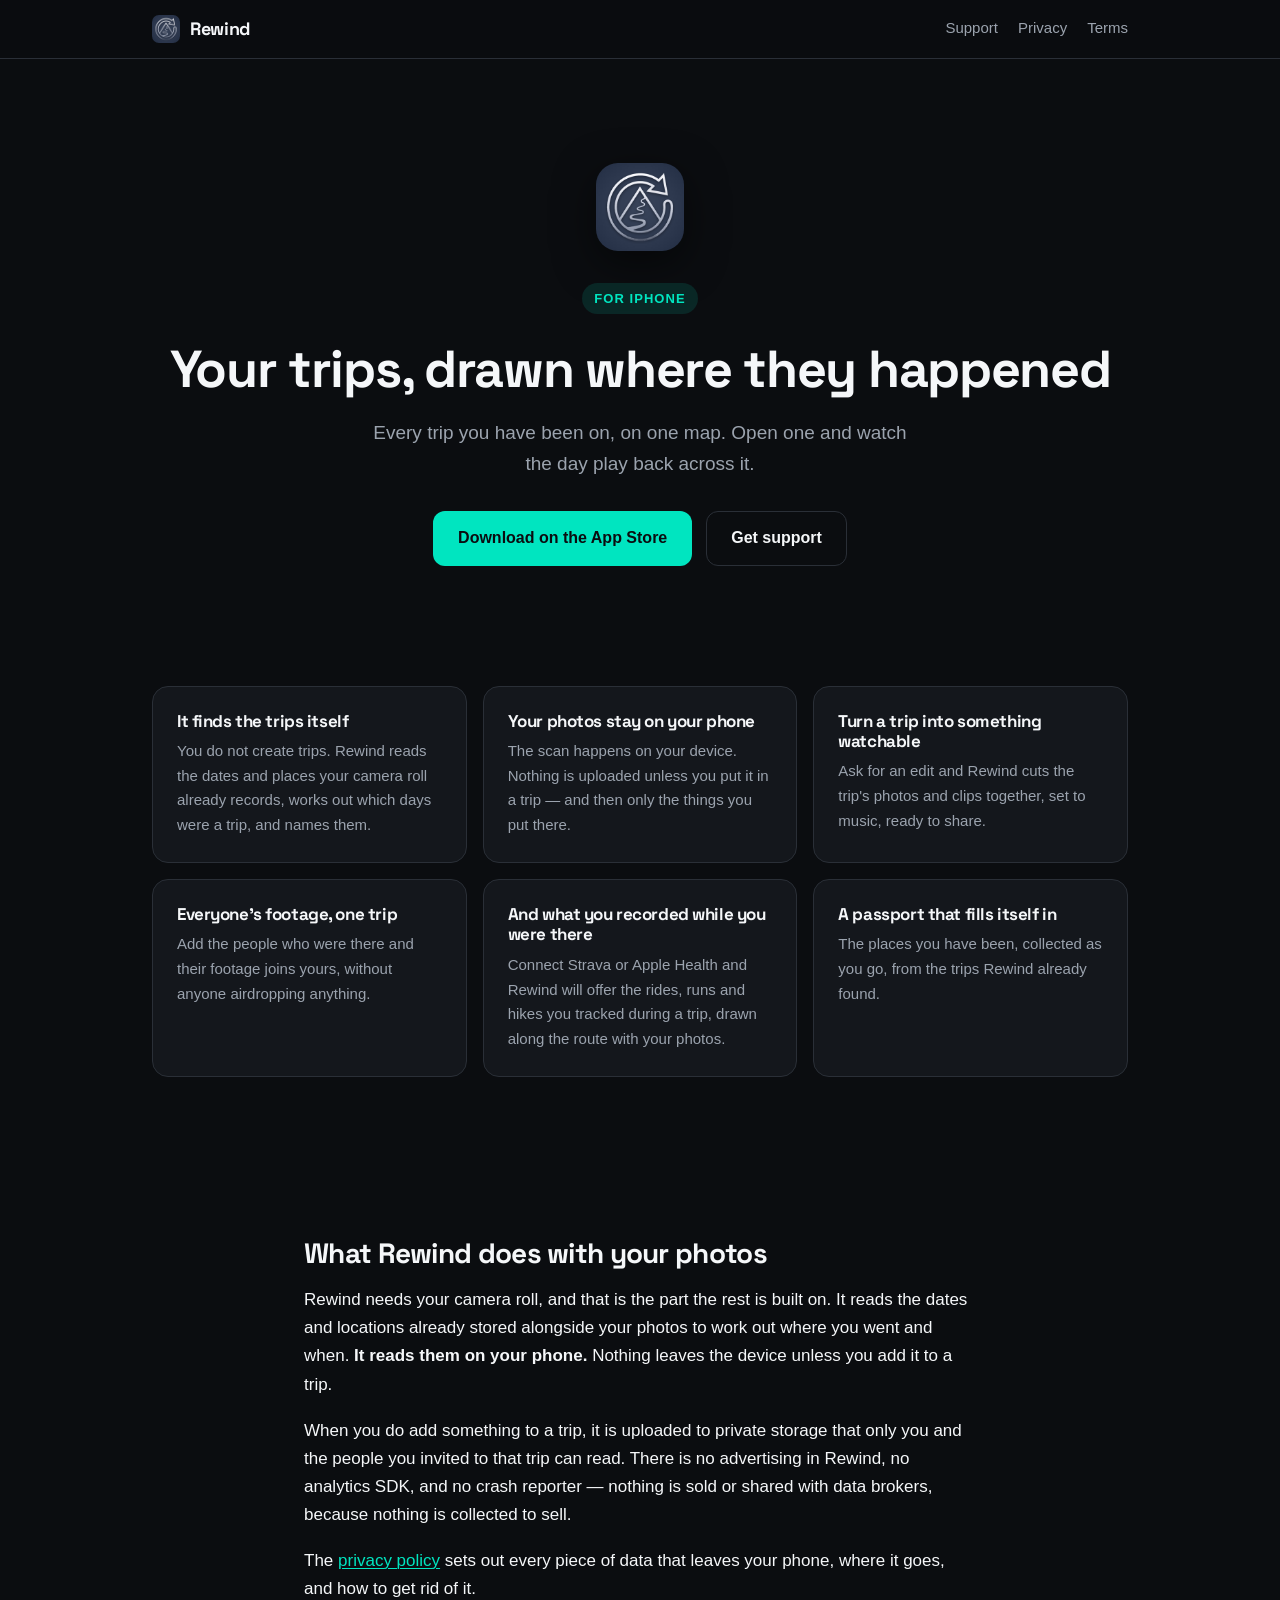
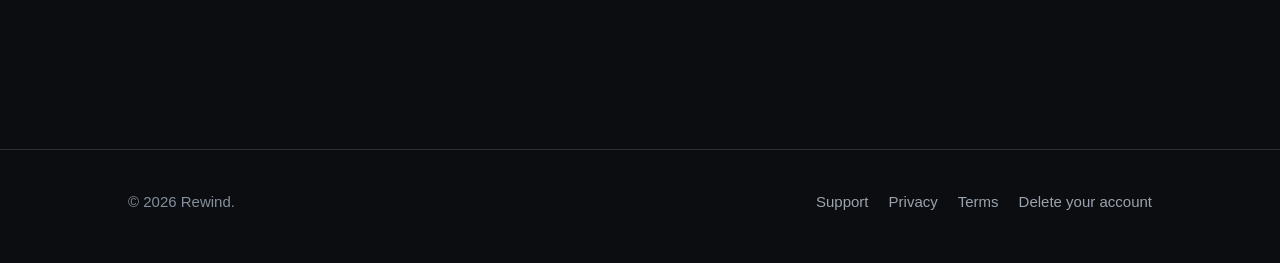
==== index.html @ 3cadbe47 "Add the pages the App Store listing cannot be submitted without" ====
<!doctype html>
<html lang="en">
  <head>
    <meta charset="utf-8" />
    <meta name="viewport" content="width=device-width, initial-scale=1" />
    <title>Rewind — Your trips, drawn where they happened</title>
    <meta
      name="description"
      content="Rewind finds the trips already in your camera roll, draws them on a map, and cuts them into something watchable. Photos stay on your phone until you add them to a trip."
    />
    <link rel="canonical" href="https://nik-sloop.github.io/rewind-web/" />
    <link rel="icon" href="favicon.png" />
    <link rel="apple-touch-icon" href="icon.png" />

    <meta property="og:type" content="website" />
    <meta property="og:title" content="Rewind — Your trips, drawn where they happened" />
    <meta
      property="og:description"
      content="Every trip you have been on, on one map. Open one and watch the day play back across it."
    />
    <meta property="og:image" content="https://nik-sloop.github.io/rewind-web/icon.png" />
    <meta name="twitter:card" content="summary" />

    <link rel="preconnect" href="https://fonts.googleapis.com" />
    <link rel="preconnect" href="https://fonts.gstatic.com" crossorigin />
    <link
      href="https://fonts.googleapis.com/css2?family=Space+Grotesk:wght@500;700&display=swap"
      rel="stylesheet"
    />
    <link rel="stylesheet" href="styles.css" />
  </head>
  <body>
    <a class="skip-link" href="#main">Skip to content</a>

    <header class="site-header">
      <div class="site-header__inner">
        <a class="wordmark" href="./">
          <img src="icon.png" alt="" width="28" height="28" />
          Rewind
        </a>
        <nav class="site-nav" aria-label="Main">
          <a href="support.html">Support</a>
          <a href="privacy.html">Privacy</a>
          <a href="terms.html">Terms</a>
        </nav>
      </div>
    </header>

    <main id="main">
      <section class="hero">
        <img class="hero__icon" src="icon.png" alt="The Rewind app icon" width="88" height="88" />
        <p class="eyebrow">For iPhone</p>
        <h1>Your trips, drawn where they happened</h1>
        <p class="lede">
          Every trip you have been on, on one map. Open one and watch the day play back
          across it.
        </p>
        <div class="cta-row">
          <!--
            This link 404s until the app is actually released. 6799163619 is the App
            Store Connect app id from eas.json, and apps.apple.com resolves an
            /app/id<n> path only once a version has gone live.
          -->
          <a class="btn btn--primary" href="https://apps.apple.com/app/id6799163619">
            Download on the App Store
          </a>
          <a class="btn btn--ghost" href="support.html">Get support</a>
        </div>
      </section>

      <section aria-label="Features">
        <div class="features">
          <article class="card">
            <h3>It finds the trips itself</h3>
            <p>
              You do not create trips. Rewind reads the dates and places your camera roll
              already records, works out which days were a trip, and names them.
            </p>
          </article>
          <article class="card">
            <h3>Your photos stay on your phone</h3>
            <p>
              The scan happens on your device. Nothing is uploaded unless you put it in a
              trip — and then only the things you put there.
            </p>
          </article>
          <article class="card">
            <h3>Turn a trip into something watchable</h3>
            <p>
              Ask for an edit and Rewind cuts the trip's photos and clips together, set to
              music, ready to share.
            </p>
          </article>
          <article class="card">
            <h3>Everyone's footage, one trip</h3>
            <p>
              Add the people who were there and their footage joins yours, without anyone
              airdropping anything.
            </p>
          </article>
          <article class="card">
            <h3>And what you recorded while you were there</h3>
            <p>
              Connect Strava or Apple Health and Rewind will offer the rides, runs and hikes
              you tracked during a trip, drawn along the route with your photos.
            </p>
          </article>
          <article class="card">
            <h3>A passport that fills itself in</h3>
            <p>
              The places you have been, collected as you go, from the trips Rewind already
              found.
            </p>
          </article>
        </div>
      </section>

      <section class="prose" aria-labelledby="privacy-heading">
        <h2 id="privacy-heading">What Rewind does with your photos</h2>
        <p>
          Rewind needs your camera roll, and that is the part the rest is built on. It reads
          the dates and locations already stored alongside your photos to work out where you
          went and when. <strong>It reads them on your phone.</strong> Nothing leaves the
          device unless you add it to a trip.
        </p>
        <p>
          When you do add something to a trip, it is uploaded to private storage that only
          you and the people you invited to that trip can read. There is no advertising in
          Rewind, no analytics SDK, and no crash reporter — nothing is sold or shared with
          data brokers, because nothing is collected to sell.
        </p>
        <p>
          The <a href="privacy.html">privacy policy</a> sets out every piece of data that
          leaves your phone, where it goes, and how to get rid of it.
        </p>
      </section>
    </main>

    <footer class="site-footer">
      <div class="site-footer__inner">
        <p>
          &copy; 2026 Rewind.
          <!-- TODO: replace with your trading name once it is settled. -->
        </p>
        <nav aria-label="Footer">
          <a href="support.html">Support</a>
          <a href="privacy.html">Privacy</a>
          <a href="terms.html">Terms</a>
          <a href="delete-account.html">Delete your account</a>
        </nav>
      </div>
    </footer>
  </body>
</html>
---- styles.css ----
/*
 * One stylesheet for all five pages.
 *
 * The colours are copied from `src/theme/colors.ts` and the display font from
 * `src/theme/typography.ts` so the site and the app look like the same product.
 * They are copied rather than imported because this directory is deliberately
 * build-free: GitHub Pages serves it as-is, so there is no step that could
 * read a TypeScript file. If the app's palette changes, this is the second
 * place to change.
 *
 * Body text uses the system font stack for the same reason the app leaves
 * `fontFamily` undefined on body text — it renders in SF on Apple platforms,
 * which is what the app looks like, and costs no download.
 */

:root {
  --bg: #0b0d10;
  --surface: #14171c;
  --surface-elevated: #1d2127;
  --border: #2a2f37;
  --accent: #00e5c0;
  --accent-pressed: #00c2a3;
  --accent-tint: rgba(0, 229, 192, 0.12);
  --text-primary: #f5f7f9;
  --text-secondary: #9ba3ae;
  --text-muted: #848e9c;
  --warning: #ffb454;

  --font-display: 'Space Grotesk', -apple-system, BlinkMacSystemFont, sans-serif;
  --font-body: -apple-system, BlinkMacSystemFont, 'Segoe UI', Roboto, Helvetica,
    Arial, sans-serif;

  --measure: 42rem;
  --gutter: 1.5rem;
}

*,
*::before,
*::after {
  box-sizing: border-box;
}

html {
  /* Anchor links land below the sticky header rather than under it. */
  scroll-padding-top: 5rem;
}

body {
  margin: 0;
  background: var(--bg);
  color: var(--text-primary);
  font-family: var(--font-body);
  font-size: 1.0625rem;
  line-height: 1.65;
  -webkit-font-smoothing: antialiased;
}

/* ---------- Skip link ---------- */

.skip-link {
  position: absolute;
  left: -9999px;
  top: 0;
  z-index: 100;
  padding: 0.75rem 1rem;
  background: var(--accent);
  color: var(--bg);
  font-weight: 600;
  border-radius: 0 0 8px 0;
}

.skip-link:focus {
  left: 0;
}

/* ---------- Header ---------- */

.site-header {
  position: sticky;
  top: 0;
  z-index: 50;
  background: rgba(11, 13, 16, 0.85);
  backdrop-filter: blur(12px);
  border-bottom: 1px solid var(--border);
}

.site-header__inner {
  max-width: 64rem;
  margin: 0 auto;
  padding: 0.875rem var(--gutter);
  display: flex;
  align-items: center;
  justify-content: space-between;
  gap: 1rem;
  flex-wrap: wrap;
}

.wordmark {
  display: flex;
  align-items: center;
  gap: 0.625rem;
  font-family: var(--font-display);
  font-weight: 700;
  font-size: 1.125rem;
  letter-spacing: -0.02em;
  color: var(--text-primary);
  text-decoration: none;
}

.wordmark img {
  width: 28px;
  height: 28px;
  border-radius: 7px;
}

.site-nav {
  display: flex;
  gap: 1.25rem;
  font-size: 0.9375rem;
}

.site-nav a {
  color: var(--text-secondary);
  text-decoration: none;
}

.site-nav a:hover,
.site-nav a:focus-visible {
  color: var(--text-primary);
}

.site-nav a[aria-current='page'] {
  color: var(--accent);
}

/* ---------- Layout ---------- */

main {
  max-width: 64rem;
  margin: 0 auto;
  padding: 0 var(--gutter);
}

.prose {
  max-width: var(--measure);
  margin: 0 auto;
  padding: 3rem 0 4rem;
}

section {
  margin: 0 0 3.5rem;
}

/* ---------- Type ---------- */

h1,
h2,
h3 {
  font-family: var(--font-display);
  letter-spacing: -0.025em;
  line-height: 1.2;
  color: var(--text-primary);
}

h1 {
  font-size: clamp(2rem, 6vw, 3.25rem);
  font-weight: 700;
  margin: 0 0 1rem;
}

h2 {
  font-size: clamp(1.375rem, 3.5vw, 1.75rem);
  font-weight: 700;
  margin: 3rem 0 1rem;
}

h3 {
  font-size: 1.125rem;
  font-weight: 500;
  margin: 2rem 0 0.5rem;
}

p {
  margin: 0 0 1.125rem;
}

a {
  color: var(--accent);
  text-decoration-thickness: 1px;
  text-underline-offset: 2px;
}

a:hover,
a:focus-visible {
  color: var(--accent-pressed);
}

:focus-visible {
  outline: 2px solid var(--accent);
  outline-offset: 2px;
  border-radius: 3px;
}

.lede {
  font-size: 1.1875rem;
  color: var(--text-secondary);
  max-width: 34rem;
}

.meta {
  font-size: 0.875rem;
  color: var(--text-muted);
  margin: 0 0 2.5rem;
}

.muted {
  color: var(--text-secondary);
}

.small {
  font-size: 0.9375rem;
}

ul,
ol {
  margin: 0 0 1.125rem;
  padding-left: 1.375rem;
}

li {
  margin-bottom: 0.5rem;
}

li > strong {
  color: var(--text-primary);
}

code {
  font-family: ui-monospace, 'SF Mono', Menlo, monospace;
  font-size: 0.875em;
  background: var(--surface-elevated);
  padding: 0.1em 0.35em;
  border-radius: 4px;
}

/* ---------- Hero ---------- */

.hero {
  padding: clamp(3.5rem, 10vw, 6.5rem) 0 clamp(2.5rem, 6vw, 4rem);
  text-align: center;
}

.hero .lede {
  margin-left: auto;
  margin-right: auto;
}

.hero__icon {
  width: 88px;
  height: 88px;
  border-radius: 22px;
  margin: 0 auto 2rem;
  display: block;
  box-shadow: 0 12px 40px rgba(0, 0, 0, 0.5);
}

.eyebrow {
  display: inline-block;
  font-size: 0.8125rem;
  font-weight: 600;
  letter-spacing: 0.08em;
  text-transform: uppercase;
  color: var(--accent);
  background: var(--accent-tint);
  padding: 0.3125rem 0.75rem;
  border-radius: 999px;
  margin-bottom: 1.5rem;
}

/* ---------- Buttons ---------- */

.cta-row {
  display: flex;
  gap: 0.875rem;
  justify-content: center;
  flex-wrap: wrap;
  margin-top: 2rem;
}

.btn {
  display: inline-flex;
  align-items: center;
  gap: 0.5rem;
  padding: 0.8125rem 1.5rem;
  border-radius: 12px;
  font-size: 1rem;
  font-weight: 600;
  text-decoration: none;
  border: 1px solid transparent;
}

.btn--primary {
  background: var(--accent);
  color: var(--bg);
}

.btn--primary:hover,
.btn--primary:focus-visible {
  background: var(--accent-pressed);
  color: var(--bg);
}

.btn--ghost {
  border-color: var(--border);
  color: var(--text-primary);
  background: transparent;
}

.btn--ghost:hover,
.btn--ghost:focus-visible {
  border-color: var(--text-secondary);
  color: var(--text-primary);
  background: var(--surface);
}

/* ---------- Feature grid ---------- */

.features {
  display: grid;
  grid-template-columns: repeat(auto-fit, minmax(16rem, 1fr));
  gap: 1rem;
  margin: 0 0 4rem;
}

.card {
  background: var(--surface);
  border: 1px solid var(--border);
  border-radius: 16px;
  padding: 1.5rem;
}

.card h3 {
  margin: 0 0 0.5rem;
  font-size: 1.0625rem;
  font-weight: 700;
}

.card p {
  margin: 0;
  color: var(--text-secondary);
  font-size: 0.9375rem;
}

/* ---------- Callout ---------- */

.callout {
  background: var(--surface);
  border: 1px solid var(--border);
  border-left: 3px solid var(--accent);
  border-radius: 0 12px 12px 0;
  padding: 1.25rem 1.5rem;
  margin: 0 0 2rem;
}

.callout > :last-child {
  margin-bottom: 0;
}

.callout--warning {
  border-left-color: var(--warning);
}

/* A block the repo owner must fill in before publishing. Deliberately loud. */
.todo {
  background: rgba(255, 180, 84, 0.1);
  border: 1px dashed var(--warning);
  border-radius: 10px;
  padding: 1rem 1.25rem;
  margin: 0 0 2rem;
  font-size: 0.9375rem;
  color: var(--warning);
}

.todo > :last-child {
  margin-bottom: 0;
}

.todo strong {
  color: var(--warning);
}

/* ---------- Tables ---------- */

.table-wrap {
  overflow-x: auto;
  margin: 0 0 2rem;
  border: 1px solid var(--border);
  border-radius: 12px;
}

table {
  width: 100%;
  border-collapse: collapse;
  font-size: 0.9375rem;
  min-width: 30rem;
}

th,
td {
  text-align: left;
  padding: 0.75rem 1rem;
  border-bottom: 1px solid var(--border);
  vertical-align: top;
}

thead th {
  background: var(--surface-elevated);
  font-family: var(--font-display);
  font-weight: 700;
  font-size: 0.875rem;
  color: var(--text-primary);
  white-space: nowrap;
}

tbody tr:last-child td {
  border-bottom: none;
}

td:first-child {
  color: var(--text-primary);
  font-weight: 500;
}

/* ---------- Table of contents ---------- */

.toc {
  background: var(--surface);
  border: 1px solid var(--border);
  border-radius: 12px;
  padding: 1.25rem 1.5rem;
  margin: 0 0 3rem;
}

.toc h2 {
  font-size: 0.8125rem;
  text-transform: uppercase;
  letter-spacing: 0.08em;
  color: var(--text-muted);
  margin: 0 0 0.75rem;
  font-weight: 600;
}

.toc ol {
  margin: 0;
  padding-left: 1.25rem;
  font-size: 0.9375rem;
  columns: 2;
  column-gap: 2rem;
}

@media (max-width: 34rem) {
  .toc ol {
    columns: 1;
  }
}

/* ---------- Details / FAQ ---------- */

details {
  background: var(--surface);
  border: 1px solid var(--border);
  border-radius: 12px;
  margin-bottom: 0.75rem;
  overflow: hidden;
}

summary {
  padding: 1rem 1.25rem;
  cursor: pointer;
  font-weight: 600;
  font-size: 1rem;
  list-style: none;
  display: flex;
  justify-content: space-between;
  gap: 1rem;
  align-items: center;
}

summary::-webkit-details-marker {
  display: none;
}

summary::after {
  content: '+';
  color: var(--accent);
  font-size: 1.25rem;
  line-height: 1;
  flex-shrink: 0;
}

details[open] summary::after {
  content: '\2212';
}

details > *:not(summary) {
  padding: 0 1.25rem;
}

details > *:not(summary):last-child {
  padding-bottom: 1rem;
}

/* ---------- Definition-style contact block ---------- */

.contact-card {
  background: var(--surface);
  border: 1px solid var(--border);
  border-radius: 16px;
  padding: 1.75rem;
  margin: 0 0 2.5rem;
}

.contact-card p:last-child {
  margin-bottom: 0;
}

.contact-card__email {
  font-family: var(--font-display);
  font-size: clamp(1.125rem, 3vw, 1.5rem);
  font-weight: 700;
  word-break: break-all;
}

/* ---------- Footer ---------- */

.site-footer {
  border-top: 1px solid var(--border);
  margin-top: 4rem;
  padding: 2.5rem var(--gutter) 3rem;
  font-size: 0.9375rem;
  color: var(--text-muted);
}

.site-footer__inner {
  max-width: 64rem;
  margin: 0 auto;
  display: flex;
  justify-content: space-between;
  gap: 1.5rem;
  flex-wrap: wrap;
}

.site-footer nav {
  display: flex;
  gap: 1.25rem;
  flex-wrap: wrap;
}

.site-footer a {
  color: var(--text-secondary);
  text-decoration: none;
}

.site-footer a:hover,
.site-footer a:focus-visible {
  color: var(--text-primary);
}

.site-footer p {
  margin: 0;
}

/* ---------- Reduced motion ---------- */

@media (prefers-reduced-motion: reduce) {
  html {
    scroll-behavior: auto;
  }

  *,
  *::before,
  *::after {
    animation-duration: 0.01ms !important;
    transition-duration: 0.01ms !important;
  }
}
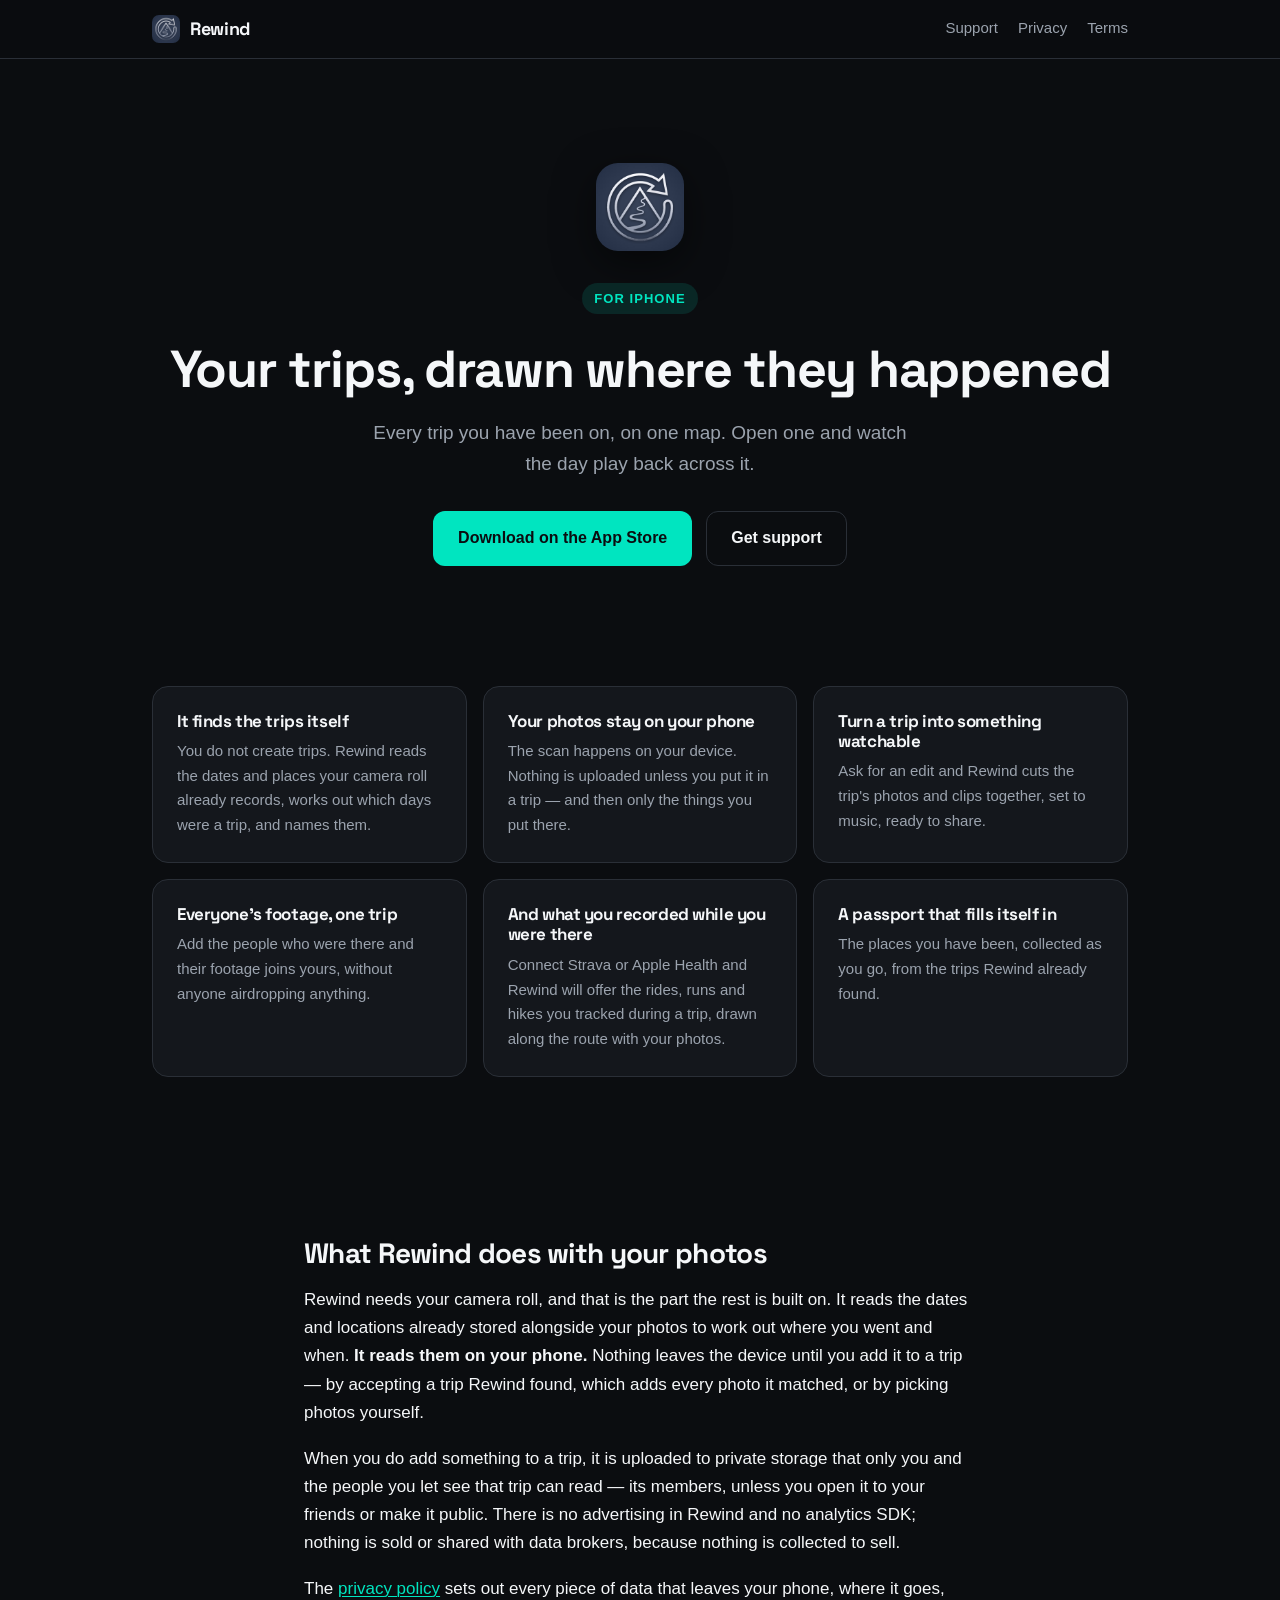
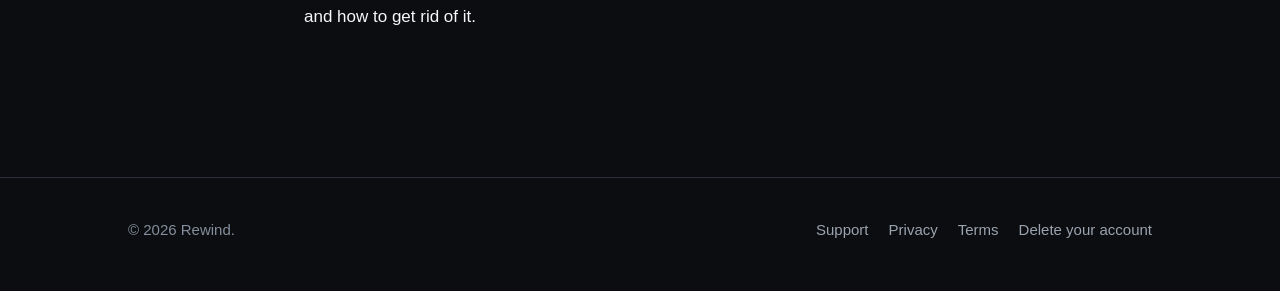
==== commit afec0719: "Publish the site from periq's web folder Pages rewritten for public profiles, report and block, in-a" ====
--- a/index.html
+++ b/index.html
@@ -8,7 +8,7 @@
       name="description"
       content="Rewind finds the trips already in your camera roll, draws them on a map, and cuts them into something watchable. Photos stay on your phone until you add them to a trip."
     />
-    <link rel="canonical" href="https://nik-sloop.github.io/rewind-web/" />
+    <link rel="canonical" href="https://getrewind.cloud/" />
     <link rel="icon" href="favicon.png" />
     <link rel="apple-touch-icon" href="icon.png" />
 
@@ -18,7 +18,7 @@
       property="og:description"
       content="Every trip you have been on, on one map. Open one and watch the day play back across it."
     />
-    <meta property="og:image" content="https://nik-sloop.github.io/rewind-web/icon.png" />
+    <meta property="og:image" content="https://getrewind.cloud/icon.png" />
     <meta name="twitter:card" content="summary" />
 
     <link rel="preconnect" href="https://fonts.googleapis.com" />
@@ -121,13 +121,15 @@
           Rewind needs your camera roll, and that is the part the rest is built on. It reads
           the dates and locations already stored alongside your photos to work out where you
           went and when. <strong>It reads them on your phone.</strong> Nothing leaves the
-          device unless you add it to a trip.
+          device until you add it to a trip — by accepting a trip Rewind found, which adds
+          every photo it matched, or by picking photos yourself.
         </p>
         <p>
           When you do add something to a trip, it is uploaded to private storage that only
-          you and the people you invited to that trip can read. There is no advertising in
-          Rewind, no analytics SDK, and no crash reporter — nothing is sold or shared with
-          data brokers, because nothing is collected to sell.
+          you and the people you let see that trip can read — its members, unless you open
+          it to your friends or make it public. There is no advertising in Rewind and no
+          analytics SDK; nothing is sold or shared with data brokers, because nothing is
+          collected to sell.
         </p>
         <p>
           The <a href="privacy.html">privacy policy</a> sets out every piece of data that
@@ -138,10 +140,7 @@
 
     <footer class="site-footer">
       <div class="site-footer__inner">
-        <p>
-          &copy; 2026 Rewind.
-          <!-- TODO: replace with your trading name once it is settled. -->
-        </p>
+        <p>&copy; 2026 Rewind.</p>
         <nav aria-label="Footer">
           <a href="support.html">Support</a>
           <a href="privacy.html">Privacy</a>
